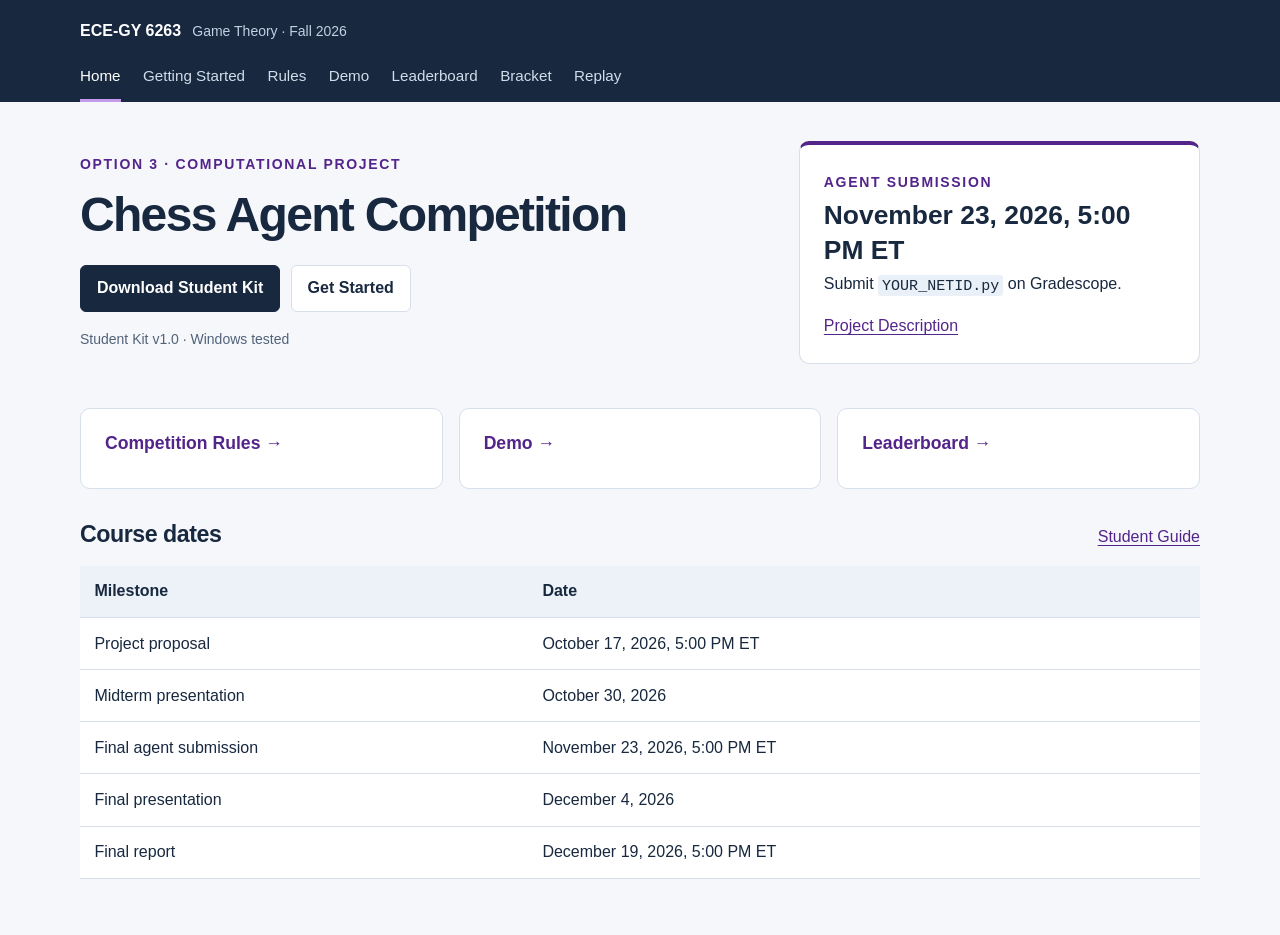
==== docs/index.html @ 70ac127c "Publish site" ====
<!doctype html>
<html lang="en"><head><meta charset="utf-8"><meta name="viewport" content="width=device-width, initial-scale=1">
<meta name="description" content="Course materials, local practice tools, and competition results for ECE-GY 6263.">
<title>Chess Agent Competition | ECE-GY 6263 Chess</title>
<link rel="stylesheet" href="assets/site.css"></head><body>
<a class="skip-link" href="#main">Skip to content</a>
<header class="site-header"><div class="header-inner"><div class="brand"><a href="index.html">ECE-GY 6263</a><span>Game Theory · Fall 2026</span></div><nav aria-label="Main navigation"><a href="index.html" aria-current="page">Home</a><a href="getting-started.html">Getting Started</a><a href="rules.html">Rules</a><a href="demo.html">Demo</a><a href="leaderboard.html">Leaderboard</a><a href="bracket.html">Bracket</a><a href="replay.html">Replay</a></nav></div></header>
<main id="main">
<div class="home-top"><section class="home-copy"><span class="eyebrow">Option 3 · Computational project</span>
<h1>Chess Agent Competition</h1>
<div class="actions"><a class="button" href="downloads/student-kit.zip" download>Download Student Kit</a><a class="button secondary" href="getting-started.html">Get Started</a></div>
<p class="meta">Student Kit v1.0 · Windows tested</p></section>
<aside class="panel deadline"><span class="eyebrow">Agent submission</span><strong>November 23, 2026, 5:00 PM ET</strong>
<p>Submit <code>YOUR_NETID.py</code> on Gradescope.</p><p><a href="materials/project.pdf">Project Description</a></p></aside></div>
<div class="grid"><a class="panel card-link" href="rules.html"><h3>Competition Rules →</h3></a>
<a class="panel card-link" href="demo.html"><h3>Demo →</h3></a>
<a class="panel card-link" href="leaderboard.html"><h3>Leaderboard →</h3></a></div>
<section class="section"><div class="section-head"><h2>Course dates</h2><a href="materials/guide.pdf">Student Guide</a></div>
<div class="table-wrap"><table class="dates"><thead><tr><th scope="col">Milestone</th><th scope="col">Date</th></tr></thead><tbody><tr><td>Project proposal</td><td>October 17, 2026, 5:00 PM ET</td></tr><tr><td>Midterm presentation</td><td>October 30, 2026</td></tr><tr><td>Final agent submission</td><td>November 23, 2026, 5:00 PM ET</td></tr><tr><td>Final presentation</td><td>December 4, 2026</td></tr><tr><td>Final report</td><td>December 19, 2026, 5:00 PM ET</td></tr></tbody></table></div></section>
</main>
</body></html>
---- docs/assets/site.css ----
:root {
  color-scheme: light;
  --ink: #17283f;
  --muted: #526279;
  --accent: #53248a;
  --accent-soft: #f0eafa;
  --line: #d7dfeb;
  --page: #f5f7fb;
  --paper: #ffffff;
  font-family: "Segoe UI", Arial, sans-serif;
  font-size: 16px;
  line-height: 1.6;
  background: var(--page);
  color: var(--ink);
}
* { box-sizing: border-box; }
body { margin: 0; }
a { color: var(--accent); text-underline-offset: .2em; }
a:hover { text-decoration-thickness: 2px; }
a:focus-visible { outline: 3px solid #9b68d3; outline-offset: 5px; border-radius: 3px; }
.skip-link { position: absolute; top: -5rem; left: 1rem; z-index: 3; background: white; padding: .6rem 1rem; }
.skip-link:focus { top: 1rem; }
.site-header { background: var(--ink); color: white; }
.header-inner, main, .footer-inner { width: min(1120px, calc(100% - 3rem)); margin: auto; }
.header-inner { padding: 1.15rem 0 0; }
.brand { display: flex; align-items: baseline; flex-wrap: wrap; gap: .7rem; }
.brand a { color: white; font-weight: 700; text-decoration: none; }
.brand span { color: #c3d0e2; font-size: .875rem; }
nav { display: flex; flex-wrap: wrap; gap: .15rem 1.4rem; margin-top: .7rem; }
nav a { padding: .55rem 0 .7rem; color: #d2dceb; text-decoration: none; border-bottom: 3px solid transparent; font-size: .95rem; }
nav a[aria-current="page"] { color: white; border-color: #c49aed; }
nav a:hover { color: white; }
main { padding: 2.4rem 0 3.5rem; }
h1, h2, h3 { line-height: 1.2; }
h1 { font-size: clamp(2rem, 4.5vw, 3rem); margin: .6rem 0 1.1rem; letter-spacing: -.035em; }
h2 { font-size: 1.45rem; margin: 0 0 1rem; letter-spacing: -.02em; }
h3 { font-size: 1.1rem; margin: 0 0 .6rem; }
p { margin: 0 0 1rem; }
.eyebrow { font-size: .875rem; text-transform: uppercase; letter-spacing: .12em; font-weight: 700; color: var(--accent); }
.lead { font-size: 1.12rem; max-width: 45rem; color: var(--muted); }
.home-top { display: grid; grid-template-columns: 1.7fr 1fr; gap: 2.3rem; align-items: start; margin-bottom: 2rem; }
.home-copy { padding: .65rem 0; }
.actions { display: flex; flex-wrap: wrap; gap: .65rem; margin: 1.3rem 0 1rem; }
.button { display: inline-flex; justify-content: center; align-items: center; min-height: 44px; padding: .6rem 1rem; border: 1px solid var(--ink); border-radius: 6px; background: var(--ink); color: white; font-weight: 650; text-decoration: none; text-align: center; }
.button:hover { background: #29415e; }
.button.secondary { background: white; color: var(--ink); border-color: var(--line); }
.button.secondary:hover { border-color: var(--ink); }
.meta { color: var(--muted); font-size: .875rem; }
.panel { background: var(--paper); border: 1px solid var(--line); border-radius: 10px; padding: 1.5rem; min-width: 0; }
.deadline { border-top: 4px solid var(--accent); }
.deadline strong { font-size: 1.65rem; display: block; margin: .25rem 0; line-height: 1.3; }
.deadline p:last-child, .panel p:last-child { margin-bottom: 0; }
.grid { display: grid; grid-template-columns: repeat(3, minmax(0, 1fr)); gap: 1rem; }
.grid.two { grid-template-columns: repeat(2, minmax(0, 1fr)); }
.section { margin-top: 2rem; }
.section-head { display: flex; justify-content: space-between; align-items: baseline; gap: 1rem; flex-wrap: wrap; margin-bottom: 1rem; }
.section-head h2 { margin: 0; }
.card-link { display: block; text-decoration: none; color: var(--ink); }
.card-link:hover { border-color: var(--accent); }
.card-link h3 { color: var(--accent); }
.card-link p { color: var(--muted); }
.content { max-width: 850px; }
.notice { border-left: 4px solid var(--accent); background: var(--accent-soft); padding: 1rem 1.2rem; border-radius: 0 6px 6px 0; }
.steps { padding: 0; list-style: none; counter-reset: step; }
.steps > li { counter-increment: step; display: grid; grid-template-columns: 2.3rem 1fr; gap: .9rem; padding: 1.3rem 0; border-bottom: 1px solid var(--line); }
.steps > li::before { content: counter(step); display: grid; place-content: center; width: 2.3rem; height: 2.3rem; border-radius: 50%; background: var(--accent-soft); color: var(--accent); font-weight: 700; }
.steps > li:last-child { border-bottom: 0; }
.steps p:last-child { margin: 0; }
code { font-family: Consolas, "Courier New", monospace; font-size: .94em; overflow-wrap: anywhere; }
p code, li code { background: #eaf0f7; padding: .1rem .25rem; border-radius: 3px; }
pre { background: #edf2f8; border: 1px solid var(--line); border-radius: 6px; padding: 1rem; white-space: pre-wrap; overflow-wrap: anywhere; font-size: .9rem; line-height: 1.6; }
.rulebook h2 { margin-top: 2.1rem; padding-top: 1rem; border-top: 1px solid var(--line); }
.table-wrap { max-width: 100%; overflow-x: auto; }
table { width: 100%; border-collapse: collapse; background: white; }
th, td { text-align: left; padding: .8rem .9rem; border-bottom: 1px solid var(--line); vertical-align: top; }
th { background: #edf2f8; font-weight: 650; }
.dates td:first-child { width: 40%; }
.empty { border-top: 4px solid var(--accent); padding: 2rem; max-width: 850px; }
.empty h2 { font-size: 1.4rem; margin: .6rem 0 1rem; }
.empty p { color: var(--muted); max-width: 43rem; }
.empty-label { font-size: .875rem; color: var(--accent); font-weight: 700; }
footer { border-top: 1px solid var(--line); color: var(--muted); }
.footer-inner { padding: 1.2rem 0; display: flex; justify-content: space-between; gap: 1rem; flex-wrap: wrap; font-size: .875rem; }
@media (max-width: 760px) {
  .home-top, .grid, .grid.two { grid-template-columns: 1fr; }
  .home-top { gap: 1rem; }
  main { padding-top: 1.5rem; }
}
@media (max-width: 440px) {
  .header-inner, main, .footer-inner { width: calc(100% - 2rem); }
  nav { column-gap: 1rem; }
  nav a { font-size: .875rem; }
  .panel, .empty { padding: 1.1rem; }
  th, td { padding: .65rem .5rem; }
}
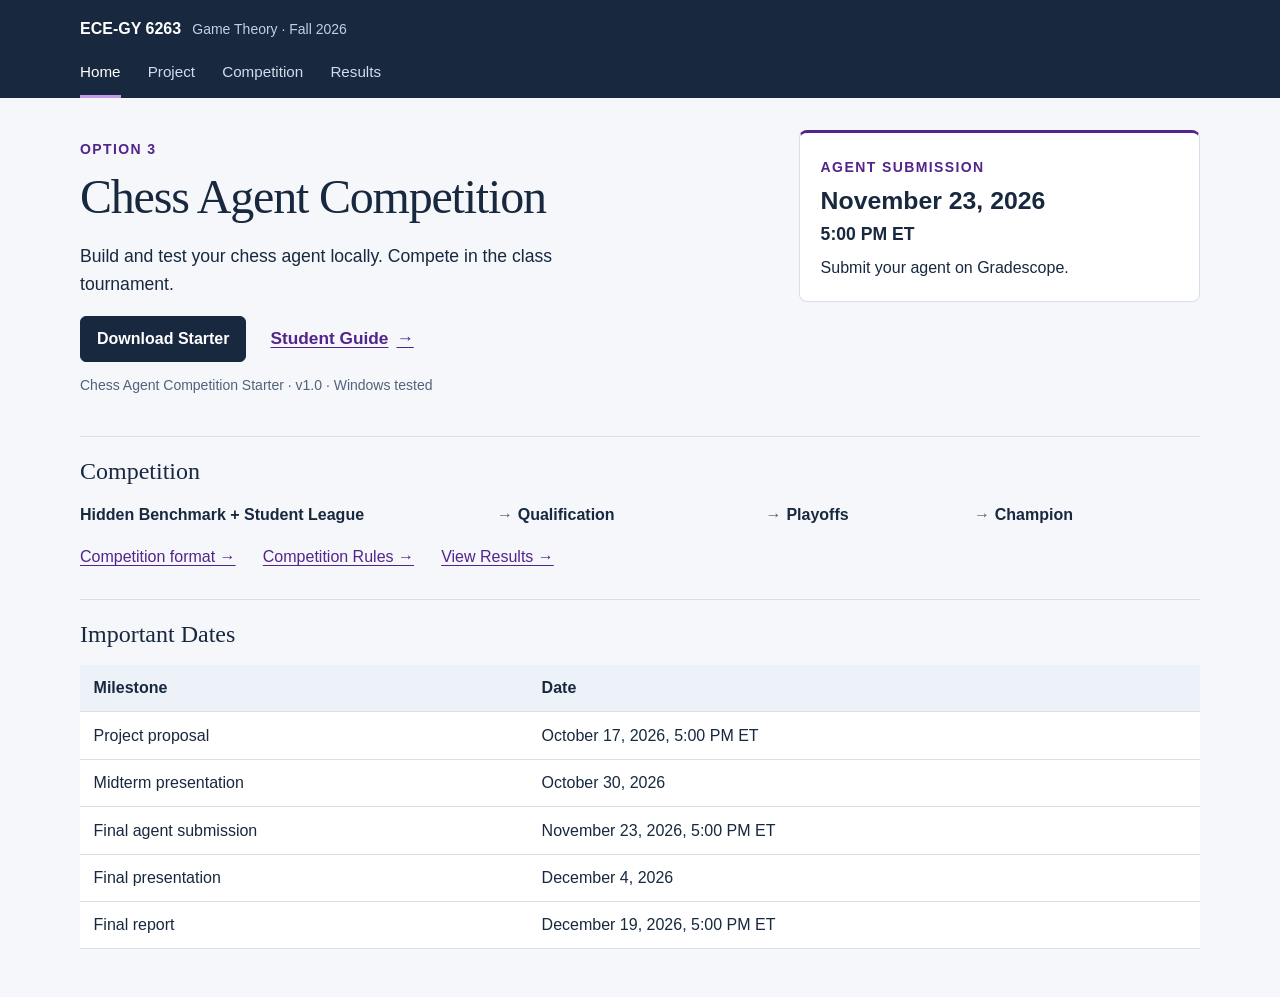
==== commit 951ee961: "Simplify course site" ====
--- a/docs/index.html
+++ b/docs/index.html
@@ -1,21 +1,23 @@
 <!doctype html>
 <html lang="en"><head><meta charset="utf-8"><meta name="viewport" content="width=device-width, initial-scale=1">
-<meta name="description" content="Course materials, local practice tools, and competition results for ECE-GY 6263.">
+<meta name="description" content="ECE-GY 6263 Chess Agent Competition.">
 <title>Chess Agent Competition | ECE-GY 6263 Chess</title>
 <link rel="stylesheet" href="assets/site.css"></head><body>
 <a class="skip-link" href="#main">Skip to content</a>
-<header class="site-header"><div class="header-inner"><div class="brand"><a href="index.html">ECE-GY 6263</a><span>Game Theory · Fall 2026</span></div><nav aria-label="Main navigation"><a href="index.html" aria-current="page">Home</a><a href="getting-started.html">Getting Started</a><a href="rules.html">Rules</a><a href="demo.html">Demo</a><a href="leaderboard.html">Leaderboard</a><a href="bracket.html">Bracket</a><a href="replay.html">Replay</a></nav></div></header>
+<header class="site-header"><div class="header-inner"><div class="brand"><a href="index.html">ECE-GY 6263</a><span>Game Theory · Fall 2026</span></div><nav aria-label="Main navigation"><a href="index.html" aria-current="page">Home</a><a href="project.html">Project</a><a href="competition.html">Competition</a><a href="results.html">Results</a></nav></div></header>
 <main id="main">
-<div class="home-top"><section class="home-copy"><span class="eyebrow">Option 3 · Computational project</span>
+<div class="home-top"><section class="home-copy"><span class="eyebrow">Option 3</span>
 <h1>Chess Agent Competition</h1>
-<div class="actions"><a class="button" href="downloads/student-kit.zip" download>Download Student Kit</a><a class="button secondary" href="getting-started.html">Get Started</a></div>
-<p class="meta">Student Kit v1.0 · Windows tested</p></section>
-<aside class="panel deadline"><span class="eyebrow">Agent submission</span><strong>November 23, 2026, 5:00 PM ET</strong>
-<p>Submit <code>YOUR_NETID.py</code> on Gradescope.</p><p><a href="materials/project.pdf">Project Description</a></p></aside></div>
-<div class="grid"><a class="panel card-link" href="rules.html"><h3>Competition Rules →</h3></a>
-<a class="panel card-link" href="demo.html"><h3>Demo →</h3></a>
-<a class="panel card-link" href="leaderboard.html"><h3>Leaderboard →</h3></a></div>
-<section class="section"><div class="section-head"><h2>Course dates</h2><a href="materials/guide.pdf">Student Guide</a></div>
+<p class="lead">Build and test your chess agent locally. Compete in the class tournament.</p>
+<div class="actions"><a class="button" href="downloads/Chess_Agent_Competition_Starter_v1.0.zip" download>Download Starter</a><a class="guide-link" href="materials/guide.pdf">Student Guide <span aria-hidden="true">→</span></a></div>
+<p class="meta">Chess Agent Competition Starter · v1.0 · Windows tested</p></section>
+<aside class="panel deadline"><span class="eyebrow">Agent submission</span><strong>November 23, 2026<span class="deadline-time">5:00 PM ET</span></strong>
+<p>Submit your agent on Gradescope.</p></aside></div>
+<section class="section"><h2>Competition</h2><ol class="flow" aria-label="Competition stages">
+<li>Hidden Benchmark + Student League</li><li>Qualification</li><li>Playoffs</li><li>Champion</li>
+</ol>
+<div class="link-row"><a href="competition.html">Competition format →</a><a href="materials/rules.md">Competition Rules →</a><a href="results.html">View Results →</a></div></section>
+<section class="section"><h2>Important Dates</h2>
 <div class="table-wrap"><table class="dates"><thead><tr><th scope="col">Milestone</th><th scope="col">Date</th></tr></thead><tbody><tr><td>Project proposal</td><td>October 17, 2026, 5:00 PM ET</td></tr><tr><td>Midterm presentation</td><td>October 30, 2026</td></tr><tr><td>Final agent submission</td><td>November 23, 2026, 5:00 PM ET</td></tr><tr><td>Final presentation</td><td>December 4, 2026</td></tr><tr><td>Final report</td><td>December 19, 2026, 5:00 PM ET</td></tr></tbody></table></div></section>
 </main>
 </body></html>
--- a/docs/assets/site.css
+++ b/docs/assets/site.css
@@ -3,7 +3,6 @@
   --ink: #17283f;
   --muted: #526279;
   --accent: #53248a;
-  --accent-soft: #f0eafa;
   --line: #d7dfeb;
   --page: #f5f7fb;
   --paper: #ffffff;
@@ -15,81 +14,89 @@
 }
 * { box-sizing: border-box; }
 body { margin: 0; }
+[hidden] { display: none !important; }
 a { color: var(--accent); text-underline-offset: .2em; }
 a:hover { text-decoration-thickness: 2px; }
-a:focus-visible { outline: 3px solid #9b68d3; outline-offset: 5px; border-radius: 3px; }
+a:focus-visible, [tabindex]:focus-visible { outline: 3px solid #9b68d3; outline-offset: 5px; border-radius: 3px; }
 .skip-link { position: absolute; top: -5rem; left: 1rem; z-index: 3; background: white; padding: .6rem 1rem; }
 .skip-link:focus { top: 1rem; }
 .site-header { background: var(--ink); color: white; }
-.header-inner, main, .footer-inner { width: min(1120px, calc(100% - 3rem)); margin: auto; }
-.header-inner { padding: 1.15rem 0 0; }
+.header-inner, main { width: min(1120px, calc(100% - 3rem)); margin: auto; }
+.header-inner { padding: 1rem 0 0; }
 .brand { display: flex; align-items: baseline; flex-wrap: wrap; gap: .7rem; }
 .brand a { color: white; font-weight: 700; text-decoration: none; }
 .brand span { color: #c3d0e2; font-size: .875rem; }
-nav { display: flex; flex-wrap: wrap; gap: .15rem 1.4rem; margin-top: .7rem; }
+nav { display: flex; flex-wrap: wrap; gap: .15rem 1.7rem; margin-top: .6rem; }
 nav a { padding: .55rem 0 .7rem; color: #d2dceb; text-decoration: none; border-bottom: 3px solid transparent; font-size: .95rem; }
 nav a[aria-current="page"] { color: white; border-color: #c49aed; }
 nav a:hover { color: white; }
-main { padding: 2.4rem 0 3.5rem; }
+main { padding: 2rem 0 3rem; }
 h1, h2, h3 { line-height: 1.2; }
-h1 { font-size: clamp(2rem, 4.5vw, 3rem); margin: .6rem 0 1.1rem; letter-spacing: -.035em; }
-h2 { font-size: 1.45rem; margin: 0 0 1rem; letter-spacing: -.02em; }
+h1, h2 { font-family: Georgia, "Times New Roman", serif; font-weight: 400; }
+h1 { font-size: clamp(2rem, 4.5vw, 3rem); margin: .4rem 0 1rem; letter-spacing: -.025em; }
+h2 { font-size: 1.5rem; margin: 0 0 1rem; }
 h3 { font-size: 1.1rem; margin: 0 0 .6rem; }
-p { margin: 0 0 1rem; }
-.eyebrow { font-size: .875rem; text-transform: uppercase; letter-spacing: .12em; font-weight: 700; color: var(--accent); }
-.lead { font-size: 1.12rem; max-width: 45rem; color: var(--muted); }
-.home-top { display: grid; grid-template-columns: 1.7fr 1fr; gap: 2.3rem; align-items: start; margin-bottom: 2rem; }
-.home-copy { padding: .65rem 0; }
-.actions { display: flex; flex-wrap: wrap; gap: .65rem; margin: 1.3rem 0 1rem; }
+p { margin: 0 0 .65rem; max-width: 70ch; }
+.eyebrow { font-size: .875rem; text-transform: uppercase; letter-spacing: .1em; font-weight: 700; color: var(--accent); }
+.lead { font-size: 1.1rem; max-width: 49ch; }
+.home-top { display: grid; grid-template-columns: 1.7fr 1fr; gap: 2.3rem; align-items: start; }
+.home-copy { padding: .35rem 0; }
+.actions { display: flex; align-items: center; flex-wrap: wrap; gap: 1rem 1.5rem; margin: 1.1rem 0 .7rem; }
 .button { display: inline-flex; justify-content: center; align-items: center; min-height: 44px; padding: .6rem 1rem; border: 1px solid var(--ink); border-radius: 6px; background: var(--ink); color: white; font-weight: 650; text-decoration: none; text-align: center; }
 .button:hover { background: #29415e; }
-.button.secondary { background: white; color: var(--ink); border-color: var(--line); }
-.button.secondary:hover { border-color: var(--ink); }
+.guide-link { display: inline-flex; align-items: center; gap: .5rem; min-height: 44px; font-size: 1.08rem; font-weight: 650; }
 .meta { color: var(--muted); font-size: .875rem; }
-.panel { background: var(--paper); border: 1px solid var(--line); border-radius: 10px; padding: 1.5rem; min-width: 0; }
-.deadline { border-top: 4px solid var(--accent); }
-.deadline strong { font-size: 1.65rem; display: block; margin: .25rem 0; line-height: 1.3; }
-.deadline p:last-child, .panel p:last-child { margin-bottom: 0; }
-.grid { display: grid; grid-template-columns: repeat(3, minmax(0, 1fr)); gap: 1rem; }
-.grid.two { grid-template-columns: repeat(2, minmax(0, 1fr)); }
-.section { margin-top: 2rem; }
-.section-head { display: flex; justify-content: space-between; align-items: baseline; gap: 1rem; flex-wrap: wrap; margin-bottom: 1rem; }
-.section-head h2 { margin: 0; }
-.card-link { display: block; text-decoration: none; color: var(--ink); }
-.card-link:hover { border-color: var(--accent); }
-.card-link h3 { color: var(--accent); }
-.card-link p { color: var(--muted); }
+.panel { background: var(--paper); border: 1px solid var(--line); border-radius: 8px; padding: 1.3rem; min-width: 0; }
+.deadline { border-top: 3px solid var(--accent); }
+.deadline strong { font-size: 1.55rem; display: block; margin: .3rem 0 .6rem; line-height: 1.3; }
+.deadline-time { display: block; font-size: 1.1rem; margin-top: .35rem; }
+.panel p:last-child { margin-bottom: 0; }
+.section { margin-top: 1.5rem; padding-top: 1.25rem; border-top: 1px solid var(--line); }
 .content { max-width: 850px; }
-.notice { border-left: 4px solid var(--accent); background: var(--accent-soft); padding: 1rem 1.2rem; border-radius: 0 6px 6px 0; }
-.steps { padding: 0; list-style: none; counter-reset: step; }
-.steps > li { counter-increment: step; display: grid; grid-template-columns: 2.3rem 1fr; gap: .9rem; padding: 1.3rem 0; border-bottom: 1px solid var(--line); }
-.steps > li::before { content: counter(step); display: grid; place-content: center; width: 2.3rem; height: 2.3rem; border-radius: 50%; background: var(--accent-soft); color: var(--accent); font-weight: 700; }
-.steps > li:last-child { border-bottom: 0; }
-.steps p:last-child { margin: 0; }
+.link-row { display: flex; flex-wrap: wrap; gap: .6rem 1.7rem; margin-top: .75rem; }
+.link-row a { display: inline-flex; align-items: center; min-height: 36px; }
+.flow { display: grid; grid-template-columns: 1.7fr 1fr .75fr .85fr; gap: 1.7rem; padding: 0; margin: .75rem 0; list-style: none; }
+.flow li { position: relative; font-weight: 600; align-self: center; }
+.flow li + li::before { content: "→"; position: absolute; left: -1.3rem; color: var(--muted); font-weight: 400; }
+.document-list { border-top: 1px solid var(--line); }
+.document-list + .section { border-top: 0; }
+.document-row { display: grid; grid-template-columns: 2rem minmax(0, 1fr) auto; align-items: start; gap: 1rem; padding: 1.1rem 0; border-bottom: 1px solid var(--line); color: var(--ink); text-decoration: none; }
+.document-row h2 { font-size: 1.4rem; margin: 0 0 .4rem; }
+.document-row p { color: var(--muted); margin: 0; }
+.document-row:hover h2 { color: var(--accent); text-decoration: underline; text-underline-offset: .2em; }
+.document-number { color: var(--muted); font-size: .875rem; padding-top: .25rem; }
+.document-action { color: var(--accent); font-size: .875rem; white-space: nowrap; padding-top: .25rem; }
+.score-definitions { margin: 0; }
+.score-definitions > div { display: grid; grid-template-columns: 14rem minmax(0, 1fr); column-gap: 1.4rem; padding: .6rem 0; }
+.score-definitions dt { font-weight: 700; }
+.score-definitions dt span { font-weight: 500; margin-left: .7rem; }
+.score-definitions dd { margin: 0; color: var(--muted); }
+.formula { font-family: Georgia, "Times New Roman", serif; font-size: 1.55rem; margin: .9rem 0; }
 code { font-family: Consolas, "Courier New", monospace; font-size: .94em; overflow-wrap: anywhere; }
-p code, li code { background: #eaf0f7; padding: .1rem .25rem; border-radius: 3px; }
-pre { background: #edf2f8; border: 1px solid var(--line); border-radius: 6px; padding: 1rem; white-space: pre-wrap; overflow-wrap: anywhere; font-size: .9rem; line-height: 1.6; }
-.rulebook h2 { margin-top: 2.1rem; padding-top: 1rem; border-top: 1px solid var(--line); }
 .table-wrap { max-width: 100%; overflow-x: auto; }
 table { width: 100%; border-collapse: collapse; background: white; }
-th, td { text-align: left; padding: .8rem .9rem; border-bottom: 1px solid var(--line); vertical-align: top; }
+th, td { text-align: left; padding: .65rem .85rem; border-bottom: 1px solid var(--line); vertical-align: top; }
 th { background: #edf2f8; font-weight: 650; }
 .dates td:first-child { width: 40%; }
-.empty { border-top: 4px solid var(--accent); padding: 2rem; max-width: 850px; }
-.empty h2 { font-size: 1.4rem; margin: .6rem 0 1rem; }
-.empty p { color: var(--muted); max-width: 43rem; }
-.empty-label { font-size: .875rem; color: var(--accent); font-weight: 700; }
-footer { border-top: 1px solid var(--line); color: var(--muted); }
-.footer-inner { padding: 1.2rem 0; display: flex; justify-content: space-between; gap: 1rem; flex-wrap: wrap; font-size: .875rem; }
+.after-table { margin-top: .85rem; }
+.result-tabs { display: flex; gap: 1.5rem; flex-wrap: wrap; border-bottom: 1px solid var(--line); margin: .75rem 0 1.2rem; }
+.result-tabs a { padding: .6rem 0; border-bottom: 3px solid transparent; text-decoration: none; color: var(--muted); min-height: 44px; }
+.result-tabs a[aria-selected="true"] { color: var(--accent); border-color: var(--accent); font-weight: 650; }
+.result-panel { max-width: 850px; padding: 1.5rem; color: var(--muted); }
 @media (max-width: 760px) {
-  .home-top, .grid, .grid.two { grid-template-columns: 1fr; }
-  .home-top { gap: 1rem; }
-  main { padding-top: 1.5rem; }
+  .home-top { grid-template-columns: 1fr; gap: 1rem; }
+  main { padding-top: 1.4rem; }
+  .flow { grid-template-columns: 1fr; gap: .65rem; }
+  .flow li + li { padding-left: 1.4rem; }
+  .flow li + li::before { content: "↓"; left: 0; }
+  .score-definitions > div { grid-template-columns: 1fr; row-gap: .25rem; }
 }
 @media (max-width: 440px) {
-  .header-inner, main, .footer-inner { width: calc(100% - 2rem); }
-  nav { column-gap: 1rem; }
+  .header-inner, main { width: calc(100% - 2rem); }
+  nav { column-gap: 1.3rem; }
   nav a { font-size: .875rem; }
-  .panel, .empty { padding: 1.1rem; }
-  th, td { padding: .65rem .5rem; }
+  .panel { padding: 1.1rem; }
+  .document-row { grid-template-columns: 1.4rem minmax(0, 1fr); gap: .7rem; }
+  .document-action { grid-column: 2; padding: 0; }
+  th, td { padding: .6rem .5rem; }
 }
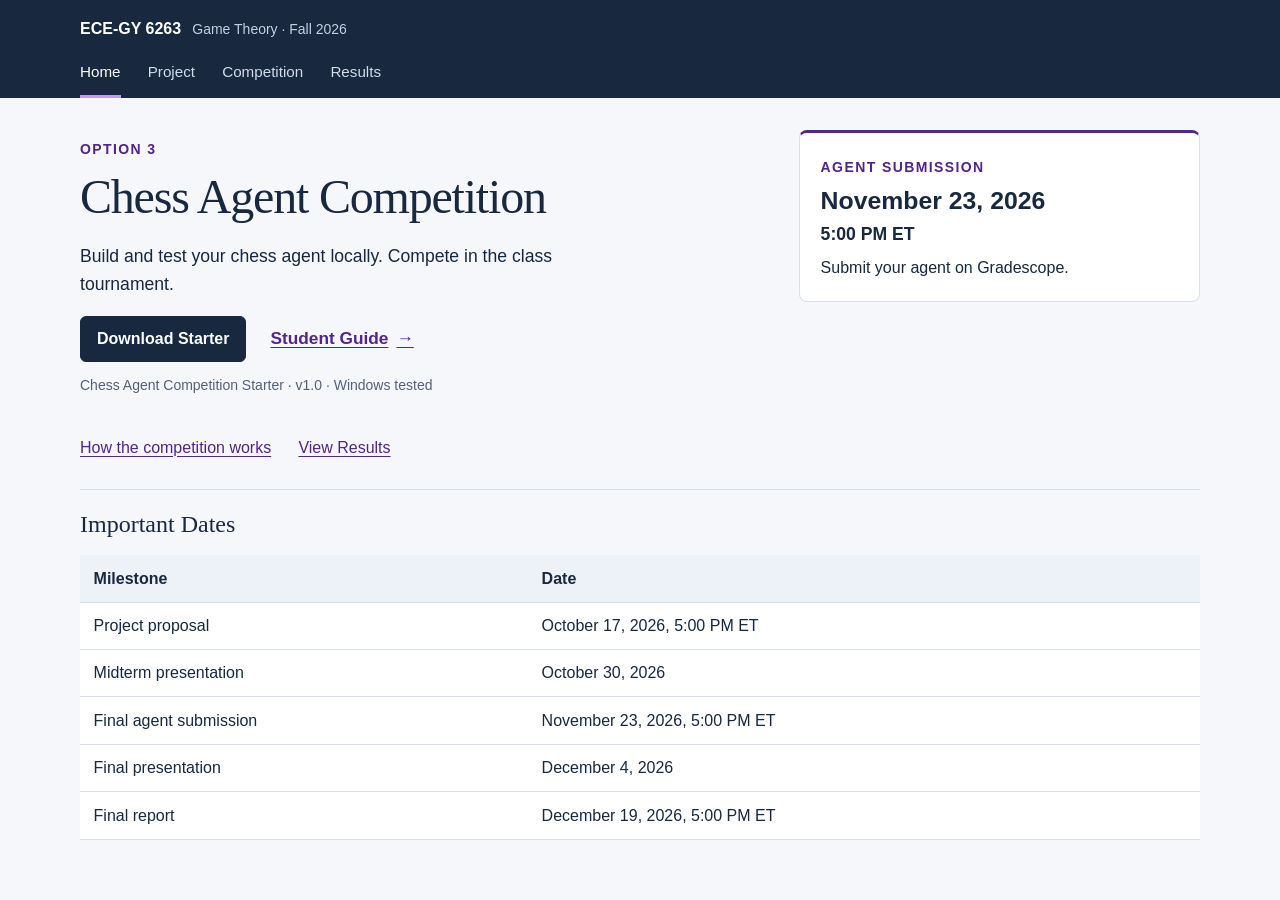
==== commit 7817e328: "Clarify competition pages" ====
--- a/docs/index.html
+++ b/docs/index.html
@@ -13,10 +13,7 @@
 <p class="meta">Chess Agent Competition Starter · v1.0 · Windows tested</p></section>
 <aside class="panel deadline"><span class="eyebrow">Agent submission</span><strong>November 23, 2026<span class="deadline-time">5:00 PM ET</span></strong>
 <p>Submit your agent on Gradescope.</p></aside></div>
-<section class="section"><h2>Competition</h2><ol class="flow" aria-label="Competition stages">
-<li>Hidden Benchmark + Student League</li><li>Qualification</li><li>Playoffs</li><li>Champion</li>
-</ol>
-<div class="link-row"><a href="competition.html">Competition format →</a><a href="materials/rules.md">Competition Rules →</a><a href="results.html">View Results →</a></div></section>
+<div class="link-row home-links"><a href="competition.html">How the competition works</a><a href="results.html">View Results</a></div>
 <section class="section"><h2>Important Dates</h2>
 <div class="table-wrap"><table class="dates"><thead><tr><th scope="col">Milestone</th><th scope="col">Date</th></tr></thead><tbody><tr><td>Project proposal</td><td>October 17, 2026, 5:00 PM ET</td></tr><tr><td>Midterm presentation</td><td>October 30, 2026</td></tr><tr><td>Final agent submission</td><td>November 23, 2026, 5:00 PM ET</td></tr><tr><td>Final presentation</td><td>December 4, 2026</td></tr><tr><td>Final report</td><td>December 19, 2026, 5:00 PM ET</td></tr></tbody></table></div></section>
 </main>
--- a/docs/assets/site.css
+++ b/docs/assets/site.css
@@ -55,9 +55,10 @@
 .content { max-width: 850px; }
 .link-row { display: flex; flex-wrap: wrap; gap: .6rem 1.7rem; margin-top: .75rem; }
 .link-row a { display: inline-flex; align-items: center; min-height: 36px; }
-.flow { display: grid; grid-template-columns: 1.7fr 1fr .75fr .85fr; gap: 1.7rem; padding: 0; margin: .75rem 0; list-style: none; }
-.flow li { position: relative; font-weight: 600; align-self: center; }
-.flow li + li::before { content: "→"; position: absolute; left: -1.3rem; color: var(--muted); font-weight: 400; }
+.home-links { margin-top: 1.1rem; }
+.rules-links { margin: -.2rem 0 1.75rem; }
+.example-note { margin-top: .85rem; }
+.entry-table { max-width: 620px; }
 .document-list { border-top: 1px solid var(--line); }
 .document-list + .section { border-top: 0; }
 .document-row { display: grid; grid-template-columns: 2rem minmax(0, 1fr) auto; align-items: start; gap: 1rem; padding: 1.1rem 0; border-bottom: 1px solid var(--line); color: var(--ink); text-decoration: none; }
@@ -66,12 +67,6 @@
 .document-row:hover h2 { color: var(--accent); text-decoration: underline; text-underline-offset: .2em; }
 .document-number { color: var(--muted); font-size: .875rem; padding-top: .25rem; }
 .document-action { color: var(--accent); font-size: .875rem; white-space: nowrap; padding-top: .25rem; }
-.score-definitions { margin: 0; }
-.score-definitions > div { display: grid; grid-template-columns: 14rem minmax(0, 1fr); column-gap: 1.4rem; padding: .6rem 0; }
-.score-definitions dt { font-weight: 700; }
-.score-definitions dt span { font-weight: 500; margin-left: .7rem; }
-.score-definitions dd { margin: 0; color: var(--muted); }
-.formula { font-family: Georgia, "Times New Roman", serif; font-size: 1.55rem; margin: .9rem 0; }
 code { font-family: Consolas, "Courier New", monospace; font-size: .94em; overflow-wrap: anywhere; }
 .table-wrap { max-width: 100%; overflow-x: auto; }
 table { width: 100%; border-collapse: collapse; background: white; }
@@ -86,10 +81,6 @@
 @media (max-width: 760px) {
   .home-top { grid-template-columns: 1fr; gap: 1rem; }
   main { padding-top: 1.4rem; }
-  .flow { grid-template-columns: 1fr; gap: .65rem; }
-  .flow li + li { padding-left: 1.4rem; }
-  .flow li + li::before { content: "↓"; left: 0; }
-  .score-definitions > div { grid-template-columns: 1fr; row-gap: .25rem; }
 }
 @media (max-width: 440px) {
   .header-inner, main { width: calc(100% - 2rem); }
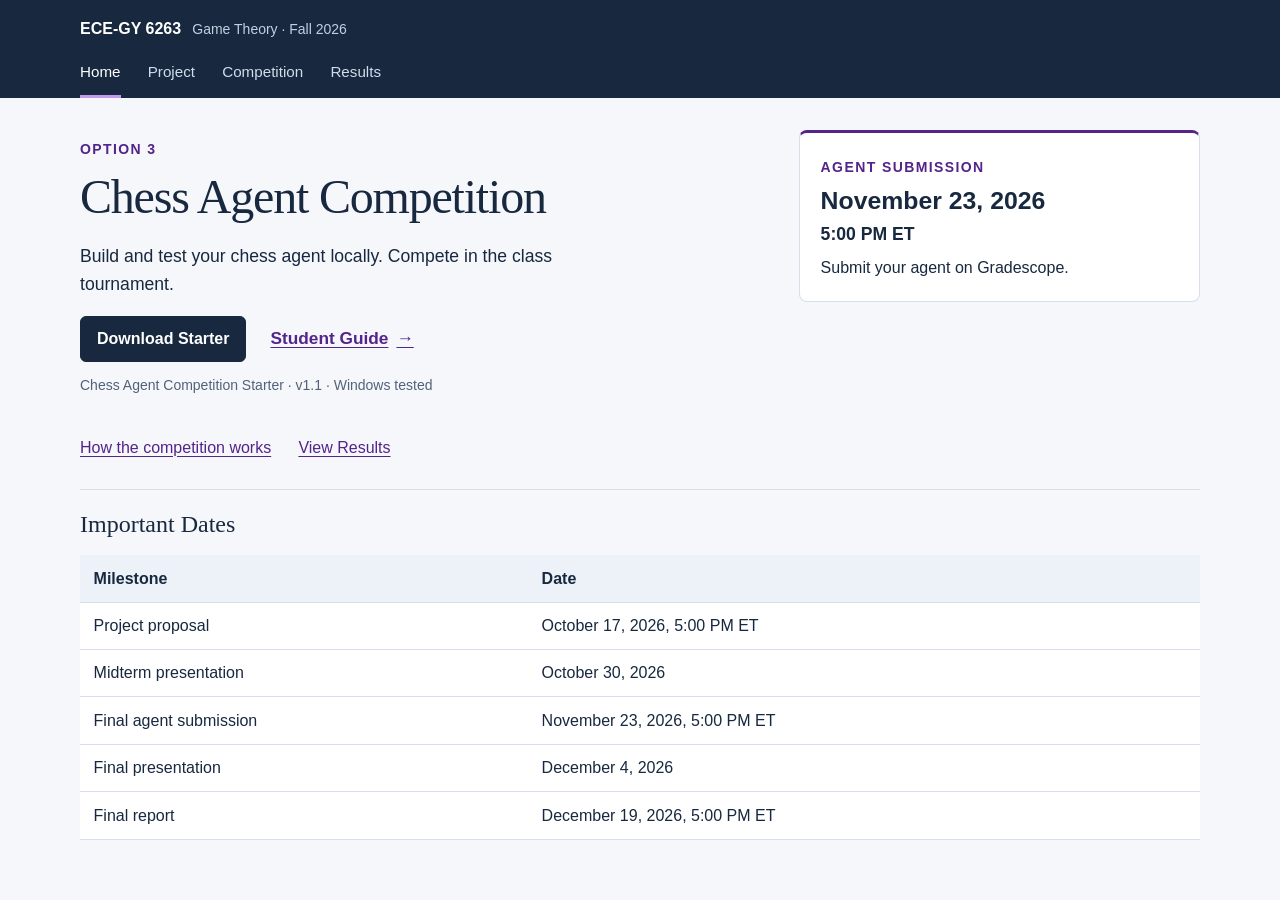
==== commit f76936b2: "Freeze student Starter v1.1" ====
--- a/docs/index.html
+++ b/docs/index.html
@@ -9,8 +9,8 @@
 <div class="home-top"><section class="home-copy"><span class="eyebrow">Option 3</span>
 <h1>Chess Agent Competition</h1>
 <p class="lead">Build and test your chess agent locally. Compete in the class tournament.</p>
-<div class="actions"><a class="button" href="downloads/Chess_Agent_Competition_Starter_v1.0.zip" download>Download Starter</a><a class="guide-link" href="materials/guide.pdf">Student Guide <span aria-hidden="true">→</span></a></div>
-<p class="meta">Chess Agent Competition Starter · v1.0 · Windows tested</p></section>
+<div class="actions"><a class="button" href="downloads/Chess_Agent_Competition_Starter_v1.1.zip" download>Download Starter</a><a class="guide-link" href="materials/guide.pdf">Student Guide <span aria-hidden="true">→</span></a></div>
+<p class="meta">Chess Agent Competition Starter · v1.1 · Windows tested</p></section>
 <aside class="panel deadline"><span class="eyebrow">Agent submission</span><strong>November 23, 2026<span class="deadline-time">5:00 PM ET</span></strong>
 <p>Submit your agent on Gradescope.</p></aside></div>
 <div class="link-row home-links"><a href="competition.html">How the competition works</a><a href="results.html">View Results</a></div>
